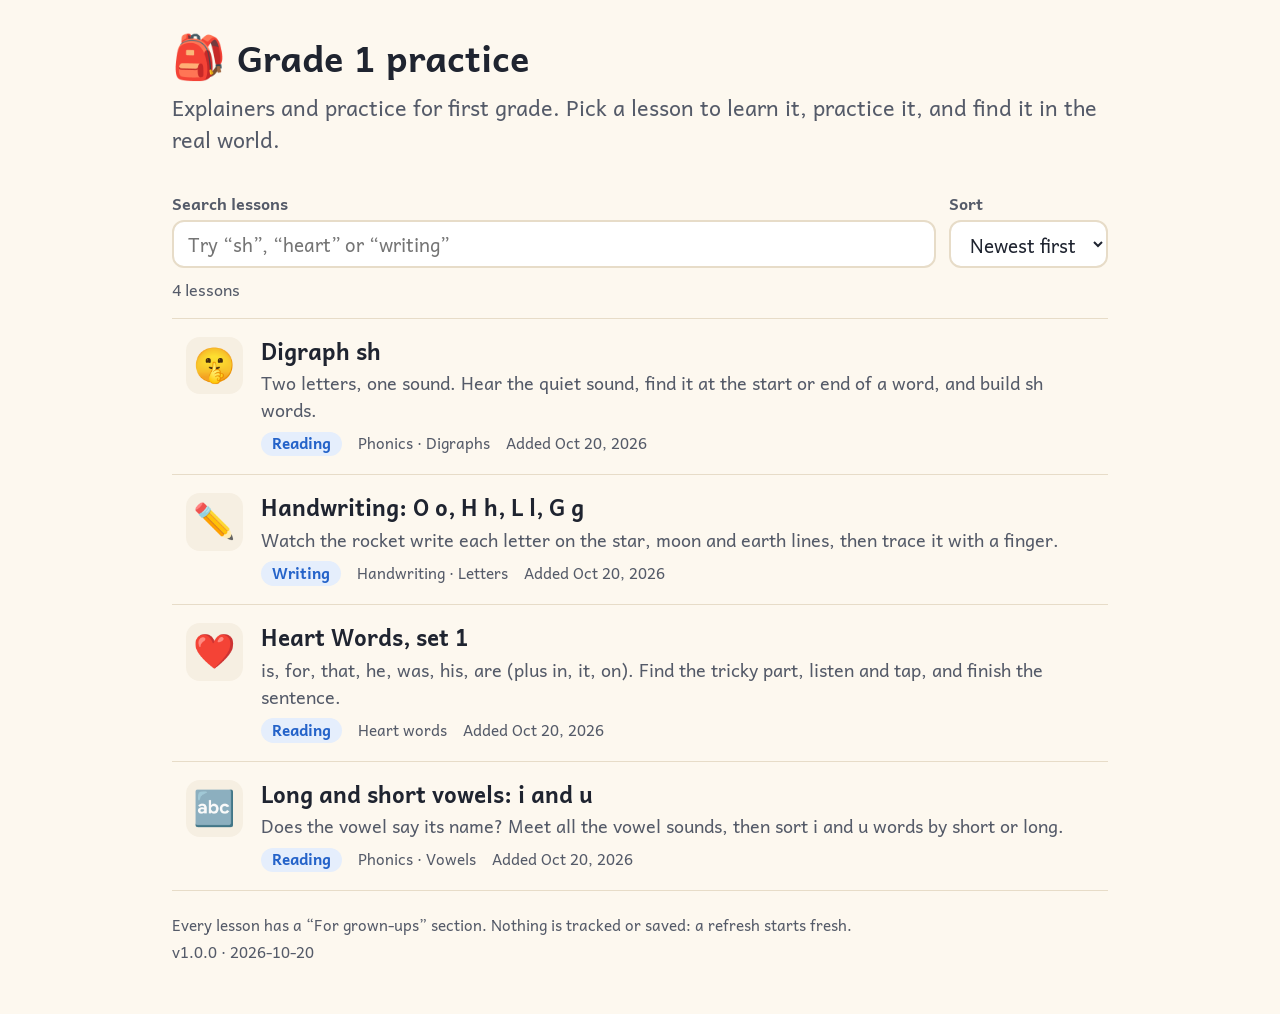
==== index.html @ 5e8ecef7 "Add the grade 1 practice site: index, build instructions and four lessons A row'd lesson index with " ====
<!DOCTYPE html>
<html lang="en">
<head>
  <meta charset="utf-8">
  <meta name="viewport" content="width=device-width, initial-scale=1">
  <meta name="robots" content="noindex, nofollow">
  <meta name="referrer" content="no-referrer">
  <meta http-equiv="Content-Security-Policy" content="default-src 'self'; img-src 'self' data:; connect-src 'none'; object-src 'none'; base-uri 'none'; form-action 'none'">
  <title>Grade 1 practice</title>
  <meta name="description" content="Explainers and practice activities for first grade: reading, writing and more.">
  <link rel="icon" href="data:image/svg+xml,%3Csvg xmlns='http://www.w3.org/2000/svg' viewBox='0 0 32 32'%3E%3Crect width='32' height='32' rx='8' fill='%232563c9'/%3E%3Cpath d='M16 5l3.2 6.6 7.3 1-5.3 5.1 1.3 7.2L16 21.5l-6.5 3.4 1.3-7.2-5.3-5.1 7.3-1z' fill='%23ffc93d'/%3E%3C/svg%3E">
  <link rel="stylesheet" href="shared/site.css">
  <link rel="stylesheet" href="shared/catalog.css">
</head>
<body>
  <main>
    <div class="hero">
      <h1><span class="emoji" aria-hidden="true">🎒</span> Grade 1 practice</h1>
      <p>Explainers and practice for first grade. Pick a lesson to learn it, practice it, and find it in the real world.</p>
    </div>

    <div class="tools" id="tools" hidden>
      <label class="search">
        <span class="label">Search lessons</span>
        <input type="search" id="search" placeholder="Try “sh”, “heart” or “writing”" autocomplete="off" spellcheck="false">
      </label>
      <label class="sort">
        <span class="label">Sort</span>
        <select id="sort">
          <option value="newest">Newest first</option>
          <option value="oldest">Oldest first</option>
          <option value="az">A to Z</option>
          <option value="za">Z to A</option>
          <option value="subject">By subject</option>
        </select>
      </label>
    </div>
    <p class="status" id="status" aria-live="polite"></p>

    <!-- One row per lesson, newest first (same day: A to Z). See README.md, "Adding to the index". -->
    <ul class="lessons" id="lessons">
      <li data-added="2026-10-20" data-subject="Reading" data-title="Digraph sh" data-keywords="phonics digraphs sh sound quiet ship fish">
        <span class="lesson-icon emoji" aria-hidden="true">🤫</span>
        <div class="lesson-body">
          <h2 class="lesson-name"><a href="lessons/digraph-sh/">Digraph sh</a></h2>
          <p class="lesson-desc">Two letters, one sound. Hear the quiet sound, find it at the start or end of a word, and build sh words.</p>
          <p class="lesson-meta"><span class="pill">Reading</span><span>Phonics · Digraphs</span><time datetime="2026-10-20">Added Oct 20, 2026</time></p>
        </div>
      </li>
      <li data-added="2026-10-20" data-subject="Writing" data-title="Handwriting: O o, H h, L l, G g" data-keywords="letter formation tracing star line moon line earth line rocket capital lowercase">
        <span class="lesson-icon emoji" aria-hidden="true">✏️</span>
        <div class="lesson-body">
          <h2 class="lesson-name"><a href="lessons/handwriting-o-h-l-g/">Handwriting: O o, H h, L l, G g</a></h2>
          <p class="lesson-desc">Watch the rocket write each letter on the star, moon and earth lines, then trace it with a finger.</p>
          <p class="lesson-meta"><span class="pill">Writing</span><span>Handwriting · Letters</span><time datetime="2026-10-20">Added Oct 20, 2026</time></p>
        </div>
      </li>
      <li data-added="2026-10-20" data-subject="Reading" data-title="Heart Words, set 1" data-keywords="sight words high frequency words tricky words is for that he was his are in it on">
        <span class="lesson-icon emoji" aria-hidden="true">❤️</span>
        <div class="lesson-body">
          <h2 class="lesson-name"><a href="lessons/heart-words-set-1/">Heart Words, set 1</a></h2>
          <p class="lesson-desc">is, for, that, he, was, his, are (plus in, it, on). Find the tricky part, listen and tap, and finish the sentence.</p>
          <p class="lesson-meta"><span class="pill">Reading</span><span>Heart words</span><time datetime="2026-10-20">Added Oct 20, 2026</time></p>
        </div>
      </li>
      <li data-added="2026-10-20" data-subject="Reading" data-title="Long and short vowels: i and u" data-keywords="phonics vowels long short i u says its name itch up">
        <span class="lesson-icon emoji" aria-hidden="true">🔤</span>
        <div class="lesson-body">
          <h2 class="lesson-name"><a href="lessons/vowels-long-short-i-u/">Long and short vowels: i and u</a></h2>
          <p class="lesson-desc">Does the vowel say its name? Meet all the vowel sounds, then sort i and u words by short or long.</p>
          <p class="lesson-meta"><span class="pill">Reading</span><span>Phonics · Vowels</span><time datetime="2026-10-20">Added Oct 20, 2026</time></p>
        </div>
      </li>
    </ul>
    <div class="empty" id="empty" hidden>
      <p>No lessons match that. Try another word.</p>
      <button type="button" class="btn ghost" id="clear">Clear search</button>
    </div>
  </main>

  <footer>
    <p>Every lesson has a “For grown-ups” section. Nothing is tracked or saved: a refresh starts fresh.</p>
    <p>v1.0.0 · 2026-10-20</p>
  </footer>

  <script src="shared/catalog.js"></script>
</body>
</html>
---- shared/site.css ----
/* Shared styles for the index and every lesson. Light by default, dark when the device asks.
   Kid-facing text is big (1.25rem and up); grown-up notes are smaller. */

@font-face {
  font-family: "Andika";
  font-style: normal;
  font-weight: 400;
  font-display: swap;
  src: url("fonts/andika-latin-400-normal.woff2") format("woff2");
  unicode-range: U+0000-00FF, U+0131, U+0152-0153, U+02BB-02BC, U+02C6, U+02DA, U+02DC, U+0304, U+0308, U+0329, U+2000-206F, U+20AC, U+2122, U+2191, U+2193, U+2212, U+2215, U+FEFF, U+FFFD;
}
@font-face {
  font-family: "Andika";
  font-style: normal;
  font-weight: 700;
  font-display: swap;
  src: url("fonts/andika-latin-700-normal.woff2") format("woff2");
  unicode-range: U+0000-00FF, U+0131, U+0152-0153, U+02BB-02BC, U+02C6, U+02DA, U+02DC, U+0304, U+0308, U+0329, U+2000-206F, U+20AC, U+2122, U+2191, U+2193, U+2212, U+2215, U+FEFF, U+FFFD;
}
/* Letters with vowel marks (ă ā ĭ ī ŭ ū ...) live in the latin-ext files, fetched only when used. */
@font-face {
  font-family: "Andika";
  font-style: normal;
  font-weight: 400;
  font-display: swap;
  src: url("fonts/andika-latin-ext-400-normal.woff2") format("woff2");
  unicode-range: U+0100-02BA, U+02BD-02C5, U+02C7-02CC, U+02CE-02D7, U+02DD-02FF, U+1D00-1DBF, U+1E00-1E9F, U+1EF2-1EFF, U+2020, U+20A0-20AB, U+20AD-20C0, U+2113, U+2C60-2C7F, U+A720-A7FF;
}
@font-face {
  font-family: "Andika";
  font-style: normal;
  font-weight: 700;
  font-display: swap;
  src: url("fonts/andika-latin-ext-700-normal.woff2") format("woff2");
  unicode-range: U+0100-02BA, U+02BD-02C5, U+02C7-02CC, U+02CE-02D7, U+02DD-02FF, U+1D00-1DBF, U+1E00-1E9F, U+1EF2-1EFF, U+2020, U+20A0-20AB, U+20AD-20C0, U+2113, U+2C60-2C7F, U+A720-A7FF;
}

:root {
  color-scheme: light dark;
  --bg: #fdf8ef;
  --card: #ffffff;
  --ink: #1f2430;
  --muted: #555b69;
  --line: #e7dcc8;
  --soft: #f6efe2;
  --accent: #2563c9;
  --accent-soft: #e5eefc;
  --on-accent: #ffffff;
  --good: #17703d;
  --good-soft: #e1f5e8;
  --try: #a34a12;
  --try-soft: #fdeddf;
  --heart: #d0213a;
  --star: #e8a400;
  --guide: #d9d2c4;
  --ink-pen: #2563c9;
  --radius: 18px;
  --emoji: "Apple Color Emoji", "Segoe UI Emoji", "Noto Color Emoji", sans-serif;
}
@media (prefers-color-scheme: dark) {
  :root {
    --bg: #15171c;
    --card: #1f222a;
    --ink: #eef0f4;
    --muted: #a9afbc;
    --line: #353a47;
    --soft: #262a33;
    --accent: #7ea8ff;
    --accent-soft: #23314d;
    --on-accent: #0d1630;
    --good: #6fd69a;
    --good-soft: #1b3326;
    --try: #ffb27a;
    --try-soft: #3a281b;
    --heart: #ff6b80;
    --star: #ffc93d;
    --guide: #4a4f5c;
    --ink-pen: #7ea8ff;
  }
}

/* Each lesson picks a color family to echo its topic. */
.theme-heart { --accent: #c2263f; --accent-soft: #fde6ea; }
.theme-write { --accent: #0f7a73; --accent-soft: #dcf3f1; --ink-pen: #0f7a73; }
.theme-sh { --accent: #b4500f; --accent-soft: #fdeadb; }
.theme-vowel { --accent: #2a5bd7; --accent-soft: #e4ecfd; }
@media (prefers-color-scheme: dark) {
  .theme-heart { --accent: #ff8496; --accent-soft: #3d1f26; }
  .theme-write { --accent: #5fd3c8; --accent-soft: #163633; --ink-pen: #5fd3c8; }
  .theme-sh { --accent: #ffad6b; --accent-soft: #3b2718; }
  .theme-vowel { --accent: #8fb0ff; --accent-soft: #1f2b4a; }
}

* { box-sizing: border-box; }
[hidden] { display: none !important; }

html { font-size: 18px; }
body {
  margin: 0;
  background: var(--bg);
  color: var(--ink);
  font-family: "Andika", system-ui, -apple-system, "Segoe UI", Roboto, sans-serif;
  line-height: 1.5;
  -webkit-text-size-adjust: 100%;
}
main, .top-inner, footer {
  max-width: 54rem;
  margin: 0 auto;
  padding-left: 1rem;
  padding-right: 1rem;
}
a { color: var(--accent); }
button { font: inherit; color: inherit; }
.emoji { font-family: var(--emoji); font-style: normal; }

:focus-visible {
  outline: 3px solid var(--accent);
  outline-offset: 3px;
  border-radius: 6px;
}

/* ---------- top bar ---------- */
.top {
  background: var(--card);
  border-bottom: 1px solid var(--line);
}
.top-inner {
  display: flex;
  align-items: center;
  justify-content: space-between;
  gap: 0.75rem;
  min-height: 3.5rem;
  padding-top: 0.4rem;
  padding-bottom: 0.4rem;
}
.back {
  display: inline-flex;
  align-items: center;
  gap: 0.35rem;
  min-height: 48px;
  padding: 0 0.5rem;
  margin-left: -0.5rem;
  font-weight: 700;
  text-decoration: none;
}
.back:hover { text-decoration: underline; }
.read-toggle {
  min-height: 44px;
  padding: 0.3rem 0.85rem;
  background: var(--soft);
  border: 1px solid var(--line);
  border-radius: 999px;
  font-size: 0.9rem;
  cursor: pointer;
}
.read-toggle[aria-pressed="false"] { color: var(--muted); }

/* ---------- page heading ---------- */
.hero {
  padding: 1.75rem 0 0.5rem;
}
.hero h1 {
  display: flex;
  align-items: center;
  gap: 0.6rem;
  margin: 0 0 0.4rem;
  font-size: 2rem;
  line-height: 1.2;
}
.hero h1 .emoji { font-size: 2.4rem; }
.hero p {
  margin: 0;
  font-size: 1.2rem;
  color: var(--muted);
}
.jump {
  display: flex;
  flex-wrap: wrap;
  gap: 0.5rem;
  margin: 1rem 0 0;
  padding: 0;
  list-style: none;
}
.jump a {
  display: inline-flex;
  align-items: center;
  min-height: 44px;
  padding: 0.2rem 0.9rem;
  background: var(--accent-soft);
  border-radius: 999px;
  font-weight: 700;
  text-decoration: none;
}

/* ---------- sections ---------- */
.card {
  margin: 1.25rem 0;
  padding: 1.25rem;
  background: var(--card);
  border: 1px solid var(--line);
  border-radius: var(--radius);
}
.card > h2 {
  display: flex;
  align-items: center;
  gap: 0.5rem;
  margin: 0 0 0.75rem;
  font-size: 1.55rem;
  line-height: 1.25;
}
.card h3 {
  margin: 1.5rem 0 0.5rem;
  font-size: 1.3rem;
}
.card h3:first-of-type { margin-top: 0.5rem; }
.kid {
  font-size: 1.3rem;
  line-height: 1.55;
}
.kid p { margin: 0 0 0.8rem; }
.say-line {
  display: flex;
  align-items: flex-start;
  gap: 0.6rem;
}
.say-line > p, .say-line > div { flex: 1; margin-top: 0.15rem; }

/* The read-aloud button that sits next to kid-facing text. */
.say {
  flex: none;
  display: inline-flex;
  align-items: center;
  justify-content: center;
  width: 48px;
  height: 48px;
  padding: 0;
  background: var(--accent-soft);
  border: 2px solid transparent;
  border-radius: 50%;
  font-family: var(--emoji);
  font-size: 1.35rem;
  cursor: pointer;
}
.say:hover { border-color: var(--accent); }
.say.wide {
  width: auto;
  padding: 0 1rem;
  border-radius: 999px;
  font-family: inherit;
  font-size: 1.05rem;
  font-weight: 700;
  gap: 0.4rem;
}
.no-speech .say, .say:empty { display: none !important; }

/* ---------- buttons ---------- */
.btn {
  display: inline-flex;
  align-items: center;
  justify-content: center;
  gap: 0.4rem;
  min-height: 52px;
  padding: 0.4rem 1.25rem;
  background: var(--accent);
  border: 2px solid var(--accent);
  border-radius: 14px;
  color: var(--on-accent);
  font-size: 1.15rem;
  font-weight: 700;
  cursor: pointer;
}
.btn.ghost {
  background: transparent;
  color: var(--accent);
}
.btn:disabled { opacity: 0.5; cursor: default; }
.row {
  display: flex;
  flex-wrap: wrap;
  gap: 0.6rem;
  align-items: center;
  margin-top: 0.9rem;
}

/* ---------- quiz ---------- */
.quiz {
  margin-top: 0.5rem;
  padding: 1rem;
  background: var(--soft);
  border-radius: 16px;
}
.quiz-top {
  display: flex;
  justify-content: space-between;
  align-items: center;
  gap: 1rem;
  font-size: 1rem;
  color: var(--muted);
}
.quiz-stars { font-family: var(--emoji); letter-spacing: 0.1em; }
.quiz-card {
  display: flex;
  flex-direction: column;
  align-items: center;
  gap: 0.35rem;
  margin: 0.75rem auto;
  padding: 1rem;
  max-width: 24rem;
  background: var(--card);
  border: 2px solid var(--line);
  border-radius: 18px;
  text-align: center;
}
.quiz-pic {
  font-family: var(--emoji);
  font-size: 4.5rem;
  line-height: 1.1;
}
.quiz-pic svg { width: 5rem; height: 5rem; }
.quiz-word {
  margin: 0;
  font-size: 2.2rem;
  font-weight: 700;
  line-height: 1.2;
}
.quiz-word .blank {
  display: inline-block;
  min-width: 1.8em;
  border-bottom: 4px solid var(--accent);
  color: var(--accent);
}
.quiz-sentence { font-size: 1.6rem; }
.quiz-help {
  margin: 0;
  font-size: 0.95rem;
  color: var(--muted);
}
.quiz-ask {
  margin: 0.5rem 0;
  text-align: center;
  font-size: 1.3rem;
  font-weight: 700;
}
.quiz-choices {
  display: flex;
  flex-wrap: wrap;
  justify-content: center;
  gap: 0.6rem;
}
.choice {
  min-width: 7rem;
  min-height: 64px;
  padding: 0.5rem 1rem;
  background: var(--card);
  border: 3px solid var(--line);
  border-radius: 16px;
  font-size: 1.45rem;
  font-weight: 700;
  line-height: 1.2;
  cursor: pointer;
  transition: transform 0.1s;
}
.choice small {
  display: block;
  font-size: 0.85rem;
  font-weight: 400;
  color: var(--muted);
}
.choice:hover:not(:disabled) { border-color: var(--accent); }
.choice:active:not(:disabled) { transform: scale(0.97); }
.choice.right {
  background: var(--good-soft);
  border-color: var(--good);
}
.choice.wrong {
  background: var(--try-soft);
  border-color: var(--try);
  opacity: 0.65;
  text-decoration: line-through;
  text-decoration-thickness: 2px;
}
.choice:disabled { cursor: default; }
.feedback {
  min-height: 2.2rem;
  margin: 0.75rem 0 0;
  text-align: center;
  font-size: 1.25rem;
  font-weight: 700;
}
.feedback.good { color: var(--good); }
.feedback.try { color: var(--try); }
.quiz-next { display: flex; justify-content: center; margin-top: 0.5rem; }
.quiz-done {
  text-align: center;
  padding: 1rem 0.5rem;
}
.quiz-done .big {
  display: block;
  font-family: var(--emoji);
  font-size: 4rem;
  line-height: 1.1;
}
.quiz-done p {
  margin: 0.5rem 0;
  font-size: 1.4rem;
  font-weight: 700;
}
.quiz-done .row { justify-content: center; }

/* ---------- letter tiles (heart words, digraphs) ---------- */
.tiles {
  display: inline-flex;
  gap: 0.3rem;
  align-items: flex-end;
}
.tile {
  position: relative;
  display: inline-flex;
  align-items: center;
  justify-content: center;
  min-width: 2.6rem;
  height: 3.4rem;
  padding: 0 0.35rem;
  background: var(--card);
  border: 3px solid var(--line);
  border-radius: 12px;
  font-size: 2rem;
  font-weight: 700;
  line-height: 1;
}
button.tile { cursor: pointer; }
button.tile:hover { border-color: var(--accent); }
.tile.picked {
  background: var(--accent-soft);
  border-color: var(--accent);
}
.tile.heart {
  color: var(--heart);
  border-color: var(--heart);
}
.tile.heart::before {
  content: "\2764\FE0F";
  position: absolute;
  top: -1.15rem;
  left: 50%;
  transform: translateX(-50%);
  font-family: var(--emoji);
  font-size: 0.9rem;
}

/* ---------- sound and word cards (tap to hear) ---------- */
.sound-row {
  display: flex;
  flex-wrap: wrap;
  align-items: center;
  justify-content: center;
  gap: 0.6rem;
  margin: 1rem 0 0.4rem;
}
.sound-row .op {
  font-size: 2rem;
  font-weight: 700;
  color: var(--muted);
}
.sound-card, .word-card {
  display: flex;
  flex-direction: column;
  align-items: center;
  gap: 0.4rem;
  min-width: 8rem;
  padding: 0.9rem 1rem 0.7rem;
  background: var(--card);
  border: 3px solid var(--line);
  border-radius: 18px;
  cursor: pointer;
}
.sound-card:hover, .word-card:hover { border-color: var(--accent); }
.sound-card > .emoji, .word-card > .emoji { font-size: 2.4rem; line-height: 1; }
.sound-card.star {
  background: var(--accent-soft);
  border-color: var(--accent);
}
.sound-label {
  font-size: 1rem;
  color: var(--muted);
}
.tile.hot {
  background: var(--accent-soft);
  border-color: var(--accent);
  color: var(--accent);
}
.note {
  margin: 0 0 1rem;
  font-size: 1rem;
  color: var(--muted);
  text-align: center;
}

/* Room for the hearts that sit above heart-part tiles. */
.heart-row .word-card, .quiz-card > .tiles { padding-top: 1.5rem; }
.quiz-card button.tile { min-width: 3rem; height: 3.8rem; font-size: 2.4rem; }
.finder-actions, .flash-actions { justify-content: center; }
.flash-word { padding: 1rem 0; font-size: 3.6rem; }

/* ---------- vowel chart ---------- */
.mark { font-weight: 700; color: var(--accent); }
.grid.two { grid-template-columns: repeat(auto-fit, minmax(15rem, 1fr)); margin: 0.5rem 0 0.75rem; }
.grid.two h3 { margin: 0 0 0.2rem; }
.vowel-table {
  display: grid;
  gap: 0.5rem;
  margin: 0.5rem 0 1rem;
}
.vowel-row {
  display: grid;
  grid-template-columns: 3.2rem 1fr 1fr;
  gap: 0.5rem;
  align-items: stretch;
  padding: 0.4rem;
  border-radius: 16px;
}
.vowel-row.focus { background: var(--accent-soft); }
.vowel-letter {
  display: flex;
  flex-direction: column;
  align-items: center;
  justify-content: center;
  font-size: 2.2rem;
  font-weight: 700;
  line-height: 1;
}
.vowel-letter .emoji { font-size: 0.9rem; margin-top: 0.2rem; }
.vowel-card {
  display: flex;
  align-items: center;
  gap: 0.6rem;
  min-height: 64px;
  padding: 0.4rem 0.8rem;
  background: var(--card);
  border: 2px solid var(--line);
  border-radius: 14px;
  font-size: 1.1rem;
  text-align: left;
  cursor: pointer;
}
.vowel-card:hover { border-color: var(--accent); }
.vowel-card .mark { font-size: 1.9rem; min-width: 1.4em; }
.vowel-card .emoji { font-size: 1.8rem; }
.vowel-card .pic svg { display: block; width: 2.2rem; height: 2.2rem; }
.name-box {
  display: inline-flex;
  align-items: center;
  justify-content: center;
  width: 2.2rem;
  height: 2.2rem;
  border: 2px solid var(--accent);
  border-radius: 8px;
  color: var(--accent);
  font-size: 1.4rem;
  font-weight: 700;
}
@media (max-width: 30rem) {
  .vowel-row { grid-template-columns: 2.4rem 1fr 1fr; gap: 0.35rem; padding: 0.3rem; }
  .vowel-card { flex-wrap: wrap; gap: 0.3rem; padding: 0.4rem 0.5rem; font-size: 0.95rem; }
  .vowel-card .mark { font-size: 1.5rem; }
}
.action-pick {
  display: flex;
  flex-wrap: wrap;
  align-items: center;
  gap: 0.75rem;
  padding: 1rem;
  background: var(--soft);
  border-radius: 16px;
}
.action-prompt {
  flex: 1 1 14rem;
  min-height: 2rem;
  margin: 0;
  font-size: 1.35rem;
  font-weight: 700;
}
.action-prompt .mark { font-size: 1.8rem; }

/* ---------- small pieces ---------- */
.pill {
  display: inline-block;
  padding: 0.05rem 0.6rem;
  background: var(--accent-soft);
  border-radius: 999px;
  font-size: 0.85rem;
  font-weight: 700;
  color: var(--accent);
}
.grid {
  display: grid;
  grid-template-columns: repeat(auto-fill, minmax(13rem, 1fr));
  gap: 0.75rem;
}
.box {
  padding: 0.9rem 1rem;
  background: var(--soft);
  border-radius: 14px;
}
.box h3, .box h4 { margin: 0 0 0.35rem; font-size: 1.15rem; }
.box p { margin: 0; }
.world {
  display: grid;
  grid-template-columns: repeat(auto-fill, minmax(15rem, 1fr));
  gap: 0.75rem;
  margin: 0;
  padding: 0;
  list-style: none;
}
.world li {
  display: flex;
  gap: 0.75rem;
  align-items: flex-start;
  padding: 0.85rem 1rem;
  background: var(--soft);
  border-radius: 14px;
  font-size: 1.1rem;
}
.world .emoji { font-size: 2rem; line-height: 1; }
.world strong { display: block; }

/* ---------- grown-up notes ---------- */
details.grownups {
  margin: 1.25rem 0;
  background: var(--card);
  border: 1px solid var(--line);
  border-radius: var(--radius);
  font-size: 1rem;
}
details.grownups > summary {
  display: flex;
  align-items: center;
  gap: 0.5rem;
  min-height: 56px;
  padding: 0.6rem 1.25rem;
  font-size: 1.2rem;
  font-weight: 700;
  cursor: pointer;
}
details.grownups > div { padding: 0 1.25rem 1.25rem; }
details.grownups h3 { margin: 1.1rem 0 0.35rem; font-size: 1.1rem; }
details.grownups ul { padding-left: 1.25rem; margin: 0.35rem 0; }
details.grownups li { margin: 0.25rem 0; }

/* ---------- celebration ---------- */
.burst {
  position: fixed;
  inset: 0;
  pointer-events: none;
  overflow: hidden;
  z-index: 10;
}
.burst span {
  position: absolute;
  top: -2rem;
  font-family: var(--emoji);
  font-size: 1.8rem;
  animation: fall 1.6s ease-in forwards;
}
@keyframes fall {
  to { transform: translateY(110vh) rotate(260deg); opacity: 0.2; }
}
@keyframes wiggle {
  0%, 100% { transform: translateX(0); }
  25% { transform: translateX(-6px); }
  75% { transform: translateX(6px); }
}
.wiggle { animation: wiggle 0.3s ease-in-out 2; }
@media (prefers-reduced-motion: reduce) {
  .burst { display: none; }
  .wiggle { animation: none; }
  .choice { transition: none; }
}

/* ---------- footer ---------- */
footer {
  padding-top: 1rem;
  padding-bottom: 2.5rem;
  color: var(--muted);
  font-size: 0.85rem;
}
footer p { margin: 0.25rem 0; }

@media (max-width: 30rem) {
  html { font-size: 17px; }
  /* Keep a sound equation (s + h = sh) on one line. */
  .sound-row.math { flex-wrap: nowrap; gap: 0.3rem; }
  .sound-row.math .sound-card { flex: 1 1 0; min-width: 0; padding: 0.6rem 0.3rem 0.5rem; }
  .sound-row.math .op { font-size: 1.4rem; }
  .sound-row.math .sound-label { font-size: 0.8rem; text-align: center; }
  .card { padding: 1rem 0.85rem; }
  .hero h1 { font-size: 1.7rem; }
  .choice { min-width: 6rem; font-size: 1.3rem; }
  .tile { min-width: 2.3rem; height: 3rem; font-size: 1.7rem; }
}
@media print {
  .top, .say, .read-toggle, .jump, .quiz-next { display: none !important; }
  details.grownups > div { display: block; }
  body { background: #fff; color: #000; }
}
---- shared/catalog.css ----
/* The lesson index: search, sort and one row per lesson. */
.tools {
  display: flex;
  flex-wrap: wrap;
  gap: 0.75rem;
  align-items: flex-end;
  margin: 1.5rem 0 0.5rem;
}
.tools label { display: flex; flex-direction: column; gap: 0.25rem; }
.tools .label { font-size: 0.9rem; font-weight: 700; color: var(--muted); }
.search { flex: 1 1 16rem; }
.tools input, .tools select {
  height: 48px;
  padding: 0.4rem 0.8rem;
  background: var(--card);
  border: 2px solid var(--line);
  border-radius: 12px;
  color: var(--ink);
  font: inherit;
  font-size: 1.05rem;
}
.tools input:focus-visible, .tools select:focus-visible {
  outline: 3px solid var(--accent);
  outline-offset: 1px;
}
.status {
  min-height: 1.5rem;
  margin: 0.25rem 0 0.75rem;
  font-size: 0.9rem;
  color: var(--muted);
}
.lessons {
  margin: 0;
  padding: 0;
  list-style: none;
  border-top: 1px solid var(--line);
}
.lessons li {
  position: relative;
  display: flex;
  gap: 1rem;
  align-items: flex-start;
  padding: 1rem 0.75rem;
  border-bottom: 1px solid var(--line);
  transition: background 0.15s;
}
.lessons li:hover, .lessons li:focus-within { background: var(--card); }
.lesson-icon {
  flex: none;
  display: inline-flex;
  align-items: center;
  justify-content: center;
  width: 3.2rem;
  height: 3.2rem;
  background: var(--soft);
  border-radius: 14px;
  font-size: 1.9rem;
}
.lesson-body { min-width: 0; }
.lesson-name {
  margin: 0 0 0.2rem;
  font-size: 1.25rem;
  line-height: 1.3;
}
.lesson-name a {
  color: var(--ink);
  text-decoration: none;
}
/* The whole row opens the lesson. */
.lesson-name a::after {
  content: "";
  position: absolute;
  inset: 0;
}
.lessons li:hover .lesson-name a, .lesson-name a:focus-visible { color: var(--accent); text-decoration: underline; }
.lesson-name a:focus-visible { outline: none; }
.lessons li:focus-within { box-shadow: inset 0 0 0 3px var(--accent); border-radius: 8px; }
.lesson-desc { margin: 0; color: var(--muted); }
.lesson-meta {
  display: flex;
  flex-wrap: wrap;
  gap: 0.35rem 0.9rem;
  align-items: center;
  margin: 0.45rem 0 0;
  font-size: 0.85rem;
  color: var(--muted);
}
.empty {
  padding: 1.5rem 0;
  text-align: center;
  color: var(--muted);
}
.empty p { margin: 0 0 0.75rem; font-size: 1.1rem; }
@media (prefers-reduced-motion: reduce) {
  .lessons li { transition: none; }
}
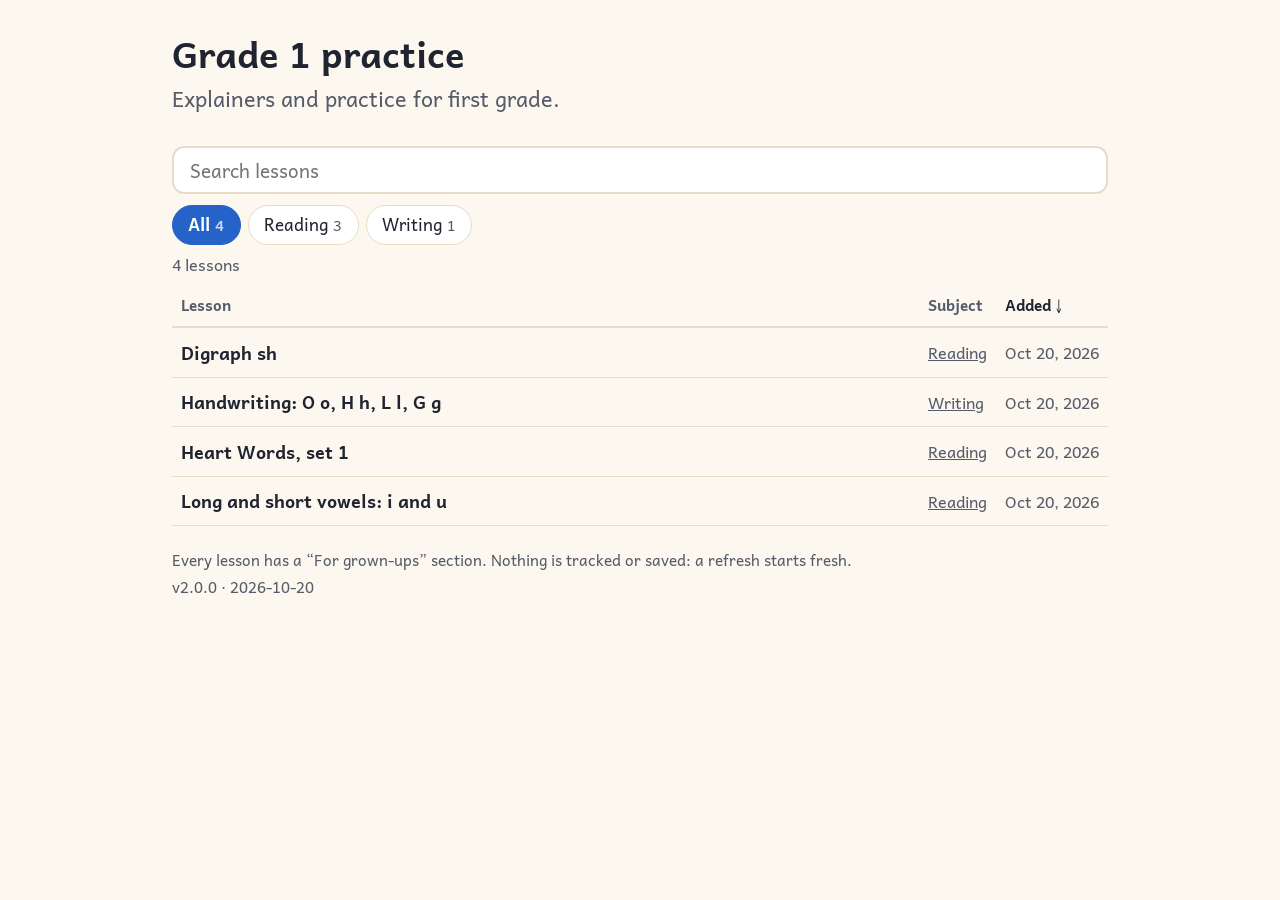
==== commit d698cc2f: "Move lessons under subject folders, compact the index, and cut emoji; v2.0.0 - Lessons live at <subj" ====
--- a/index.html
+++ b/index.html
@@ -15,74 +15,20 @@
 <body>
   <main>
     <div class="hero">
-      <h1><span class="emoji" aria-hidden="true">🎒</span> Grade 1 practice</h1>
-      <p>Explainers and practice for first grade. Pick a lesson to learn it, practice it, and find it in the real world.</p>
+      <h1>Grade 1 practice</h1>
+      <p>Explainers and practice for first grade.</p>
     </div>
-
-    <div class="tools" id="tools" hidden>
-      <label class="search">
-        <span class="label">Search lessons</span>
-        <input type="search" id="search" placeholder="Try “sh”, “heart” or “writing”" autocomplete="off" spellcheck="false">
-      </label>
-      <label class="sort">
-        <span class="label">Sort</span>
-        <select id="sort">
-          <option value="newest">Newest first</option>
-          <option value="oldest">Oldest first</option>
-          <option value="az">A to Z</option>
-          <option value="za">Z to A</option>
-          <option value="subject">By subject</option>
-        </select>
-      </label>
-    </div>
-    <p class="status" id="status" aria-live="polite"></p>
-
-    <!-- One row per lesson, newest first (same day: A to Z). See README.md, "Adding to the index". -->
-    <ul class="lessons" id="lessons">
-      <li data-added="2026-10-20" data-subject="Reading" data-title="Digraph sh" data-keywords="phonics digraphs sh sound quiet ship fish">
-        <span class="lesson-icon emoji" aria-hidden="true">🤫</span>
-        <div class="lesson-body">
-          <h2 class="lesson-name"><a href="lessons/digraph-sh/">Digraph sh</a></h2>
-          <p class="lesson-desc">Two letters, one sound. Hear the quiet sound, find it at the start or end of a word, and build sh words.</p>
-          <p class="lesson-meta"><span class="pill">Reading</span><span>Phonics · Digraphs</span><time datetime="2026-10-20">Added Oct 20, 2026</time></p>
-        </div>
-      </li>
-      <li data-added="2026-10-20" data-subject="Writing" data-title="Handwriting: O o, H h, L l, G g" data-keywords="letter formation tracing star line moon line earth line rocket capital lowercase">
-        <span class="lesson-icon emoji" aria-hidden="true">✏️</span>
-        <div class="lesson-body">
-          <h2 class="lesson-name"><a href="lessons/handwriting-o-h-l-g/">Handwriting: O o, H h, L l, G g</a></h2>
-          <p class="lesson-desc">Watch the rocket write each letter on the star, moon and earth lines, then trace it with a finger.</p>
-          <p class="lesson-meta"><span class="pill">Writing</span><span>Handwriting · Letters</span><time datetime="2026-10-20">Added Oct 20, 2026</time></p>
-        </div>
-      </li>
-      <li data-added="2026-10-20" data-subject="Reading" data-title="Heart Words, set 1" data-keywords="sight words high frequency words tricky words is for that he was his are in it on">
-        <span class="lesson-icon emoji" aria-hidden="true">❤️</span>
-        <div class="lesson-body">
-          <h2 class="lesson-name"><a href="lessons/heart-words-set-1/">Heart Words, set 1</a></h2>
-          <p class="lesson-desc">is, for, that, he, was, his, are (plus in, it, on). Find the tricky part, listen and tap, and finish the sentence.</p>
-          <p class="lesson-meta"><span class="pill">Reading</span><span>Heart words</span><time datetime="2026-10-20">Added Oct 20, 2026</time></p>
-        </div>
-      </li>
-      <li data-added="2026-10-20" data-subject="Reading" data-title="Long and short vowels: i and u" data-keywords="phonics vowels long short i u says its name itch up">
-        <span class="lesson-icon emoji" aria-hidden="true">🔤</span>
-        <div class="lesson-body">
-          <h2 class="lesson-name"><a href="lessons/vowels-long-short-i-u/">Long and short vowels: i and u</a></h2>
-          <p class="lesson-desc">Does the vowel say its name? Meet all the vowel sounds, then sort i and u words by short or long.</p>
-          <p class="lesson-meta"><span class="pill">Reading</span><span>Phonics · Vowels</span><time datetime="2026-10-20">Added Oct 20, 2026</time></p>
-        </div>
-      </li>
-    </ul>
-    <div class="empty" id="empty" hidden>
-      <p>No lessons match that. Try another word.</p>
-      <button type="button" class="btn ghost" id="clear">Clear search</button>
-    </div>
+    <!-- The list comes from lessons.js. See README.md, "Add it to the list". -->
+    <div id="catalog"></div>
+    <noscript><p>The lesson list needs JavaScript turned on.</p></noscript>
   </main>
 
   <footer>
     <p>Every lesson has a “For grown-ups” section. Nothing is tracked or saved: a refresh starts fresh.</p>
-    <p>v1.0.0 · 2026-10-20</p>
+    <p>v2.0.0 · 2026-10-20</p>
   </footer>
 
+  <script src="lessons.js"></script>
   <script src="shared/catalog.js"></script>
 </body>
 </html>
--- a/shared/site.css
+++ b/shared/site.css
@@ -111,7 +111,18 @@
 }
 a { color: var(--accent); }
 button { font: inherit; color: inherit; }
-.emoji { font-family: var(--emoji); font-style: normal; }
+/* Emoji appear only as pictures that stand for a word or a sound (README, "Pictures"). */
+.pic { font-family: var(--emoji); font-style: normal; }
+/* The class's heart over a tricky part, drawn so it takes the theme's color. */
+.heart-mark, .tile.heart::before {
+  display: inline-block;
+  width: 0.9em;
+  height: 0.82em;
+  background: var(--heart);
+  -webkit-mask: url("data:image/svg+xml,%3Csvg xmlns='http://www.w3.org/2000/svg' viewBox='0 0 24 22'%3E%3Cpath d='M12 21.5 10.3 20C4.2 14.5 0 10.8 0 6.4 0 2.8 2.8 0 6.4 0c2 0 4 .9 5.6 2.4C13.6.9 15.6 0 17.6 0 21.2 0 24 2.8 24 6.4c0 4.4-4.2 8.1-10.3 13.6Z'/%3E%3C/svg%3E") center / contain no-repeat;
+  mask: url("data:image/svg+xml,%3Csvg xmlns='http://www.w3.org/2000/svg' viewBox='0 0 24 22'%3E%3Cpath d='M12 21.5 10.3 20C4.2 14.5 0 10.8 0 6.4 0 2.8 2.8 0 6.4 0c2 0 4 .9 5.6 2.4C13.6.9 15.6 0 17.6 0 21.2 0 24 2.8 24 6.4c0 4.4-4.2 8.1-10.3 13.6Z'/%3E%3C/svg%3E") center / contain no-repeat;
+}
+.heart-mark { vertical-align: -0.05em; }
 
 :focus-visible {
   outline: 3px solid var(--accent);
@@ -133,17 +144,21 @@
   padding-top: 0.4rem;
   padding-bottom: 0.4rem;
 }
-.back {
+.crumbs {
+  display: flex;
+  flex-wrap: wrap;
+  align-items: center;
+  gap: 0 0.4rem;
+  color: var(--muted);
+}
+.crumbs a {
   display: inline-flex;
   align-items: center;
-  gap: 0.35rem;
   min-height: 48px;
-  padding: 0 0.5rem;
-  margin-left: -0.5rem;
   font-weight: 700;
   text-decoration: none;
 }
-.back:hover { text-decoration: underline; }
+.crumbs a:hover { text-decoration: underline; }
 .read-toggle {
   min-height: 44px;
   padding: 0.3rem 0.85rem;
@@ -160,14 +175,10 @@
   padding: 1.75rem 0 0.5rem;
 }
 .hero h1 {
-  display: flex;
-  align-items: center;
-  gap: 0.6rem;
   margin: 0 0 0.4rem;
   font-size: 2rem;
   line-height: 1.2;
 }
-.hero h1 .emoji { font-size: 2.4rem; }
 .hero p {
   margin: 0;
   font-size: 1.2rem;
@@ -237,20 +248,21 @@
   background: var(--accent-soft);
   border: 2px solid transparent;
   border-radius: 50%;
-  font-family: var(--emoji);
-  font-size: 1.35rem;
+  color: var(--accent);
   cursor: pointer;
 }
+.say .icon, .say .icon svg { display: block; width: 1.5rem; height: 1.5rem; }
 .say:hover { border-color: var(--accent); }
 .say.wide {
   width: auto;
   padding: 0 1rem;
   border-radius: 999px;
-  font-family: inherit;
+  color: var(--ink);
   font-size: 1.05rem;
   font-weight: 700;
   gap: 0.4rem;
 }
+.say.wide .icon, .say.wide .icon svg { width: 1.25rem; height: 1.25rem; color: var(--accent); }
 .no-speech .say, .say:empty { display: none !important; }
 
 /* ---------- buttons ---------- */
@@ -274,6 +286,7 @@
   color: var(--accent);
 }
 .btn:disabled { opacity: 0.5; cursor: default; }
+.btn .icon, .btn .icon svg { display: block; width: 1.25rem; height: 1.25rem; }
 .row {
   display: flex;
   flex-wrap: wrap;
@@ -297,7 +310,7 @@
   font-size: 1rem;
   color: var(--muted);
 }
-.quiz-stars { font-family: var(--emoji); letter-spacing: 0.1em; }
+.quiz-stars { color: var(--star); font-size: 1.15rem; letter-spacing: 0.08em; }
 .quiz-card {
   display: flex;
   flex-direction: column;
@@ -317,6 +330,7 @@
   line-height: 1.1;
 }
 .quiz-pic svg { width: 5rem; height: 5rem; }
+.quiz-pic svg.listen { color: var(--accent); }
 .quiz-word {
   margin: 0;
   font-size: 2.2rem;
@@ -396,7 +410,7 @@
 }
 .quiz-done .big {
   display: block;
-  font-family: var(--emoji);
+  color: var(--star);
   font-size: 4rem;
   line-height: 1.1;
 }
@@ -439,13 +453,12 @@
   border-color: var(--heart);
 }
 .tile.heart::before {
-  content: "\2764\FE0F";
+  content: "";
   position: absolute;
-  top: -1.15rem;
+  top: -1.05rem;
   left: 50%;
   transform: translateX(-50%);
-  font-family: var(--emoji);
-  font-size: 0.9rem;
+  font-size: 1rem;
 }
 
 /* ---------- sound and word cards (tap to hear) ---------- */
@@ -475,7 +488,7 @@
   cursor: pointer;
 }
 .sound-card:hover, .word-card:hover { border-color: var(--accent); }
-.sound-card > .emoji, .word-card > .emoji { font-size: 2.4rem; line-height: 1; }
+.sound-card > .pic, .word-card > .pic { font-size: 2.4rem; line-height: 1; }
 .sound-card.star {
   background: var(--accent-soft);
   border-color: var(--accent);
@@ -529,7 +542,6 @@
   font-weight: 700;
   line-height: 1;
 }
-.vowel-letter .emoji { font-size: 0.9rem; margin-top: 0.2rem; }
 .vowel-card {
   display: flex;
   align-items: center;
@@ -545,7 +557,7 @@
 }
 .vowel-card:hover { border-color: var(--accent); }
 .vowel-card .mark { font-size: 1.9rem; min-width: 1.4em; }
-.vowel-card .emoji { font-size: 1.8rem; }
+.vowel-card .pic { font-size: 1.8rem; }
 .vowel-card .pic svg { display: block; width: 2.2rem; height: 2.2rem; }
 .name-box {
   display: inline-flex;
@@ -613,15 +625,11 @@
   list-style: none;
 }
 .world li {
-  display: flex;
-  gap: 0.75rem;
-  align-items: flex-start;
   padding: 0.85rem 1rem;
   background: var(--soft);
   border-radius: 14px;
   font-size: 1.1rem;
 }
-.world .emoji { font-size: 2rem; line-height: 1; }
 .world strong { display: block; }
 
 /* ---------- grown-up notes ---------- */
@@ -658,10 +666,12 @@
 .burst span {
   position: absolute;
   top: -2rem;
-  font-family: var(--emoji);
+  color: var(--star);
   font-size: 1.8rem;
   animation: fall 1.6s ease-in forwards;
 }
+.burst .c1 { color: var(--accent); }
+.burst .c2 { color: var(--heart); }
 @keyframes fall {
   to { transform: translateY(110vh) rotate(260deg); opacity: 0.2; }
 }
--- a/shared/catalog.css
+++ b/shared/catalog.css
@@ -1,17 +1,18 @@
-/* The lesson index: search, sort and one row per lesson. */
-.tools {
-  display: flex;
-  flex-wrap: wrap;
-  gap: 0.75rem;
-  align-items: flex-end;
-  margin: 1.5rem 0 0.5rem;
+/* The lesson list: search, subject filters and one compact row per lesson. */
+.visually-hidden {
+  position: absolute;
+  width: 1px;
+  height: 1px;
+  overflow: hidden;
+  clip-path: inset(50%);
+  white-space: nowrap;
 }
-.tools label { display: flex; flex-direction: column; gap: 0.25rem; }
-.tools .label { font-size: 0.9rem; font-weight: 700; color: var(--muted); }
-.search { flex: 1 1 16rem; }
-.tools input, .tools select {
+.tools { margin: 1.25rem 0 0.6rem; }
+.search { display: block; }
+.search input {
+  width: 100%;
   height: 48px;
-  padding: 0.4rem 0.8rem;
+  padding: 0.4rem 0.9rem;
   background: var(--card);
   border: 2px solid var(--line);
   border-radius: 12px;
@@ -19,78 +20,84 @@
   font: inherit;
   font-size: 1.05rem;
 }
-.tools input:focus-visible, .tools select:focus-visible {
-  outline: 3px solid var(--accent);
-  outline-offset: 1px;
+.search input:focus-visible { outline: 3px solid var(--accent); outline-offset: 1px; }
+.chips {
+  display: flex;
+  flex-wrap: wrap;
+  gap: 0.4rem;
+  margin: 0 0 0.4rem;
 }
+.chip {
+  min-height: 40px;
+  padding: 0.2rem 0.85rem;
+  background: var(--card);
+  border: 1px solid var(--line);
+  border-radius: 999px;
+  font-size: 0.95rem;
+  cursor: pointer;
+}
+.chip:hover { border-color: var(--accent); }
+.chip[aria-pressed="true"] {
+  background: var(--accent);
+  border-color: var(--accent);
+  color: var(--on-accent);
+  font-weight: 700;
+}
+.chip .n { margin-left: 0.35em; font-size: 0.85em; opacity: 0.75; }
 .status {
   min-height: 1.5rem;
-  margin: 0.25rem 0 0.75rem;
+  margin: 0.25rem 0 0.4rem;
   font-size: 0.9rem;
   color: var(--muted);
 }
-.lessons {
-  margin: 0;
+table.lessons {
+  width: 100%;
+  border-collapse: collapse;
+}
+.lessons th {
   padding: 0;
-  list-style: none;
-  border-top: 1px solid var(--line);
+  border-bottom: 2px solid var(--line);
+  text-align: left;
 }
-.lessons li {
-  position: relative;
-  display: flex;
-  gap: 1rem;
-  align-items: flex-start;
-  padding: 1rem 0.75rem;
+.lessons .sort {
+  width: 100%;
+  min-height: 40px;
+  padding: 0.3rem 0.5rem;
+  background: none;
+  border: 0;
+  color: var(--muted);
+  font-size: 0.85rem;
+  font-weight: 700;
+  text-align: left;
+  cursor: pointer;
+}
+.lessons th[aria-sort] .sort { color: var(--ink); }
+.lessons .sort:hover { color: var(--accent); }
+.lessons td {
+  padding: 0 0.5rem;
   border-bottom: 1px solid var(--line);
-  transition: background 0.15s;
+  vertical-align: middle;
 }
-.lessons li:hover, .lessons li:focus-within { background: var(--card); }
-.lesson-icon {
-  flex: none;
-  display: inline-flex;
-  align-items: center;
-  justify-content: center;
-  width: 3.2rem;
-  height: 3.2rem;
-  background: var(--soft);
-  border-radius: 14px;
-  font-size: 1.9rem;
-}
-.lesson-body { min-width: 0; }
-.lesson-name {
-  margin: 0 0 0.2rem;
-  font-size: 1.25rem;
+.lessons tbody tr:hover { background: var(--card); }
+.col-title a {
+  display: block;
+  padding: 0.7rem 0;
+  color: var(--ink);
+  font-weight: 700;
   line-height: 1.3;
-}
-.lesson-name a {
-  color: var(--ink);
   text-decoration: none;
 }
-/* The whole row opens the lesson. */
-.lesson-name a::after {
-  content: "";
-  position: absolute;
-  inset: 0;
-}
-.lessons li:hover .lesson-name a, .lesson-name a:focus-visible { color: var(--accent); text-decoration: underline; }
-.lesson-name a:focus-visible { outline: none; }
-.lessons li:focus-within { box-shadow: inset 0 0 0 3px var(--accent); border-radius: 8px; }
-.lesson-desc { margin: 0; color: var(--muted); }
-.lesson-meta {
-  display: flex;
-  flex-wrap: wrap;
-  gap: 0.35rem 0.9rem;
-  align-items: center;
-  margin: 0.45rem 0 0;
-  font-size: 0.85rem;
-  color: var(--muted);
-}
+.col-title a:hover { color: var(--accent); text-decoration: underline; }
+/* Subject and date take only the room they need. */
+.col-subject, .col-added { width: 1%; white-space: nowrap; }
+td.col-subject, td.col-added { font-size: 0.9rem; color: var(--muted); }
+td.col-subject a { color: var(--muted); }
 .empty {
   padding: 1.5rem 0;
   text-align: center;
   color: var(--muted);
 }
 .empty p { margin: 0 0 0.75rem; font-size: 1.1rem; }
-@media (prefers-reduced-motion: reduce) {
-  .lessons li { transition: none; }
+@media (max-width: 30rem) {
+  .year { display: none; }
 }
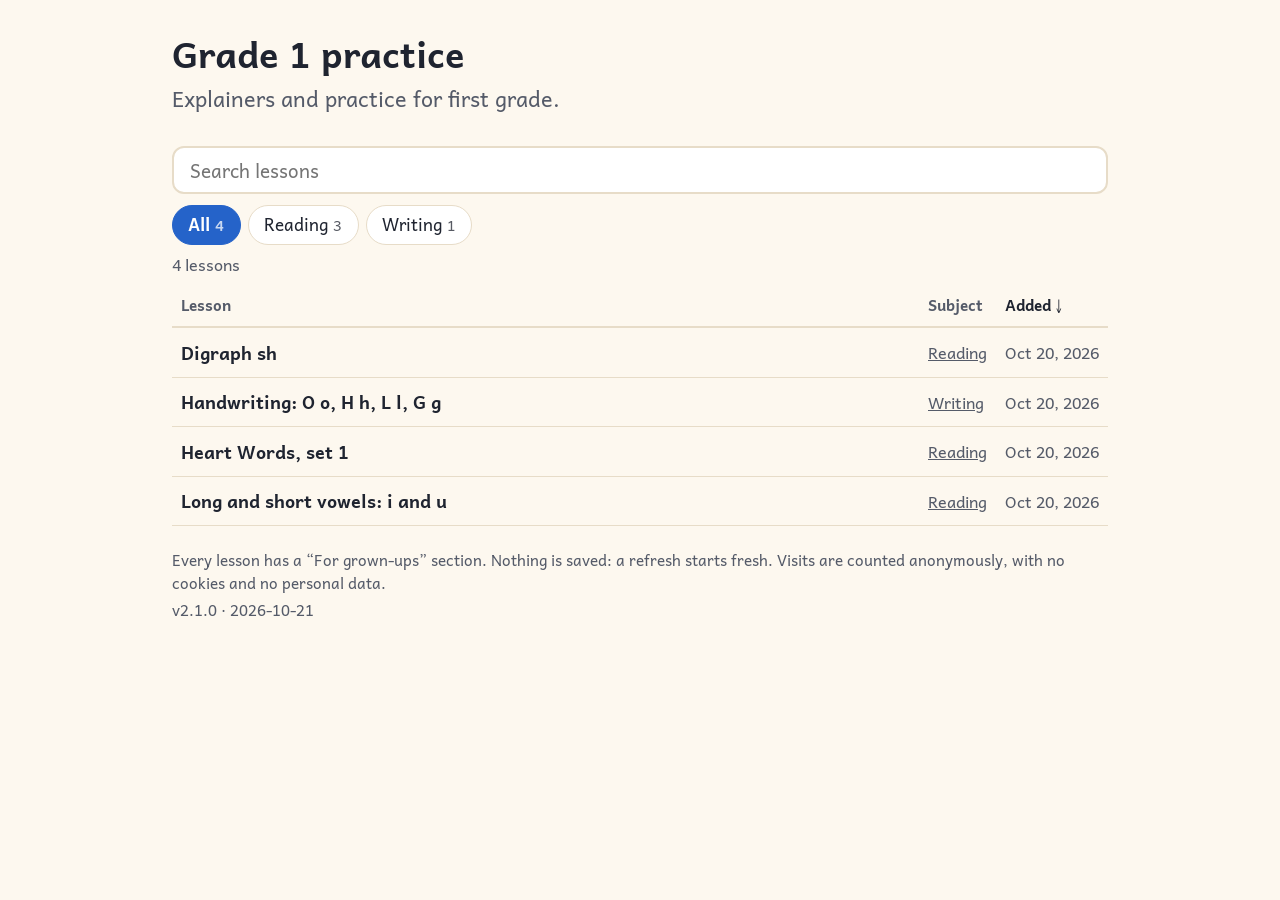
==== commit ede17a05: "Open the site to search engines and count visits; v2.1.0 - Drop noindex. Each page gets a canonical " ====
--- a/index.html
+++ b/index.html
@@ -3,11 +3,18 @@
 <head>
   <meta charset="utf-8">
   <meta name="viewport" content="width=device-width, initial-scale=1">
-  <meta name="robots" content="noindex, nofollow">
   <meta name="referrer" content="no-referrer">
-  <meta http-equiv="Content-Security-Policy" content="default-src 'self'; img-src 'self' data:; connect-src 'none'; object-src 'none'; base-uri 'none'; form-action 'none'">
+  <meta http-equiv="Content-Security-Policy" content="default-src 'self'; script-src 'self' https://gc.zgo.at; img-src 'self' data: https://jkastl.goatcounter.com; connect-src https://jkastl.goatcounter.com; object-src 'none'; base-uri 'none'; form-action 'none'">
   <title>Grade 1 practice</title>
   <meta name="description" content="Explainers and practice activities for first grade: reading, writing and more.">
+  <link rel="canonical" href="https://jkastl.github.io/school-m1/">
+  <meta property="og:type" content="website">
+  <meta property="og:site_name" content="Grade 1 practice">
+  <meta property="og:title" content="Grade 1 practice">
+  <meta property="og:description" content="Explainers and practice activities for first grade: reading, writing and more.">
+  <meta property="og:url" content="https://jkastl.github.io/school-m1/">
+  <meta name="twitter:card" content="summary">
+  <script src="shared/stats.js" defer></script>
   <link rel="icon" href="data:image/svg+xml,%3Csvg xmlns='http://www.w3.org/2000/svg' viewBox='0 0 32 32'%3E%3Crect width='32' height='32' rx='8' fill='%232563c9'/%3E%3Cpath d='M16 5l3.2 6.6 7.3 1-5.3 5.1 1.3 7.2L16 21.5l-6.5 3.4 1.3-7.2-5.3-5.1 7.3-1z' fill='%23ffc93d'/%3E%3C/svg%3E">
   <link rel="stylesheet" href="shared/site.css">
   <link rel="stylesheet" href="shared/catalog.css">
@@ -24,8 +31,8 @@
   </main>
 
   <footer>
-    <p>Every lesson has a “For grown-ups” section. Nothing is tracked or saved: a refresh starts fresh.</p>
-    <p>v2.0.0 · 2026-10-20</p>
+    <p>Every lesson has a “For grown-ups” section. Nothing is saved: a refresh starts fresh. Visits are counted anonymously, with no cookies and no personal data.</p>
+    <p>v2.1.0 · 2026-10-21</p>
   </footer>
 
   <script src="lessons.js"></script>
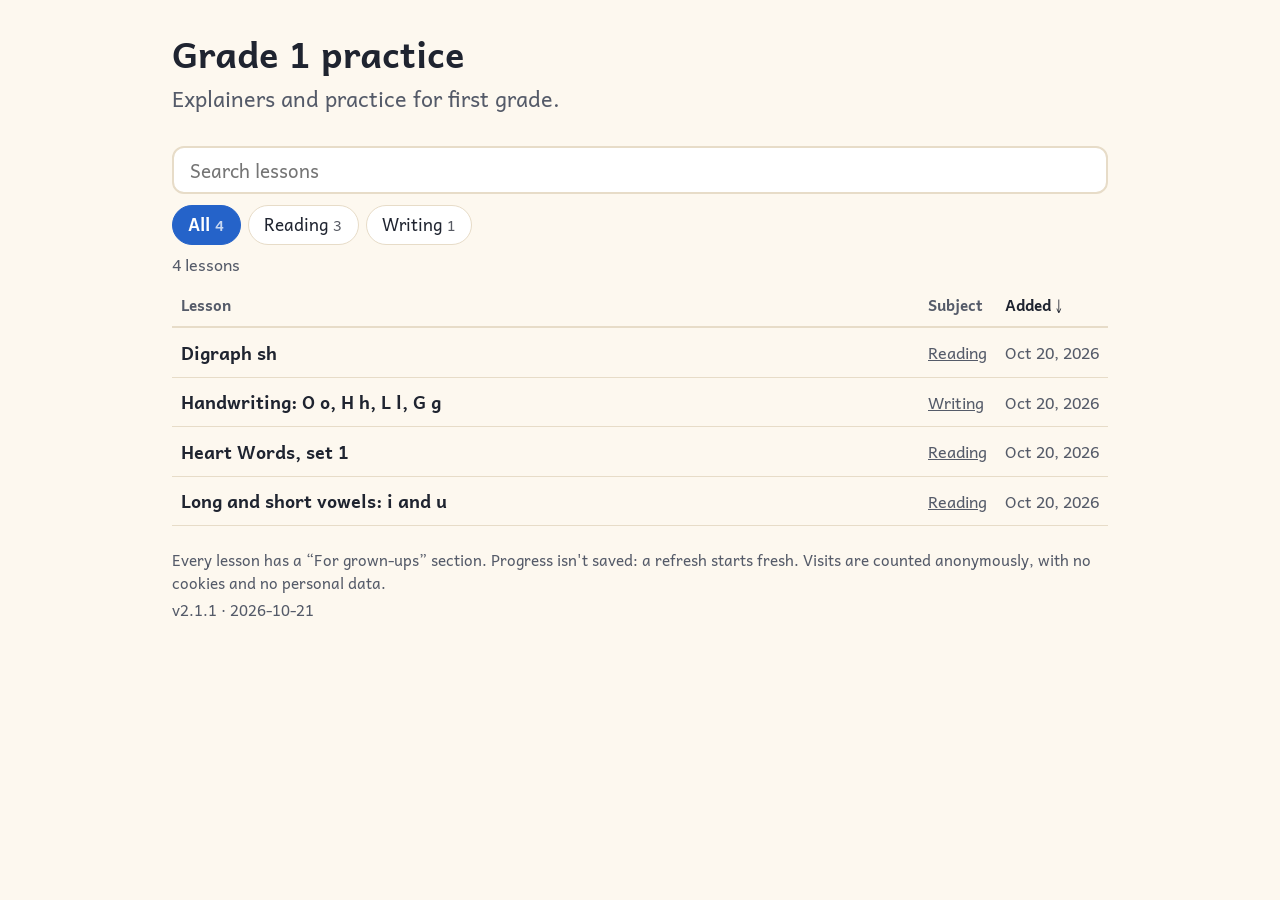
==== commit 9b61049c: "Say progress isn't saved in the footers; v2.1.1 "Nothing is saved" read as if it covered the visit c" ====
--- a/index.html
+++ b/index.html
@@ -31,8 +31,8 @@
   </main>
 
   <footer>
-    <p>Every lesson has a “For grown-ups” section. Nothing is saved: a refresh starts fresh. Visits are counted anonymously, with no cookies and no personal data.</p>
-    <p>v2.1.0 · 2026-10-21</p>
+    <p>Every lesson has a “For grown-ups” section. Progress isn't saved: a refresh starts fresh. Visits are counted anonymously, with no cookies and no personal data.</p>
+    <p>v2.1.1 · 2026-10-21</p>
   </footer>
 
   <script src="lessons.js"></script>
